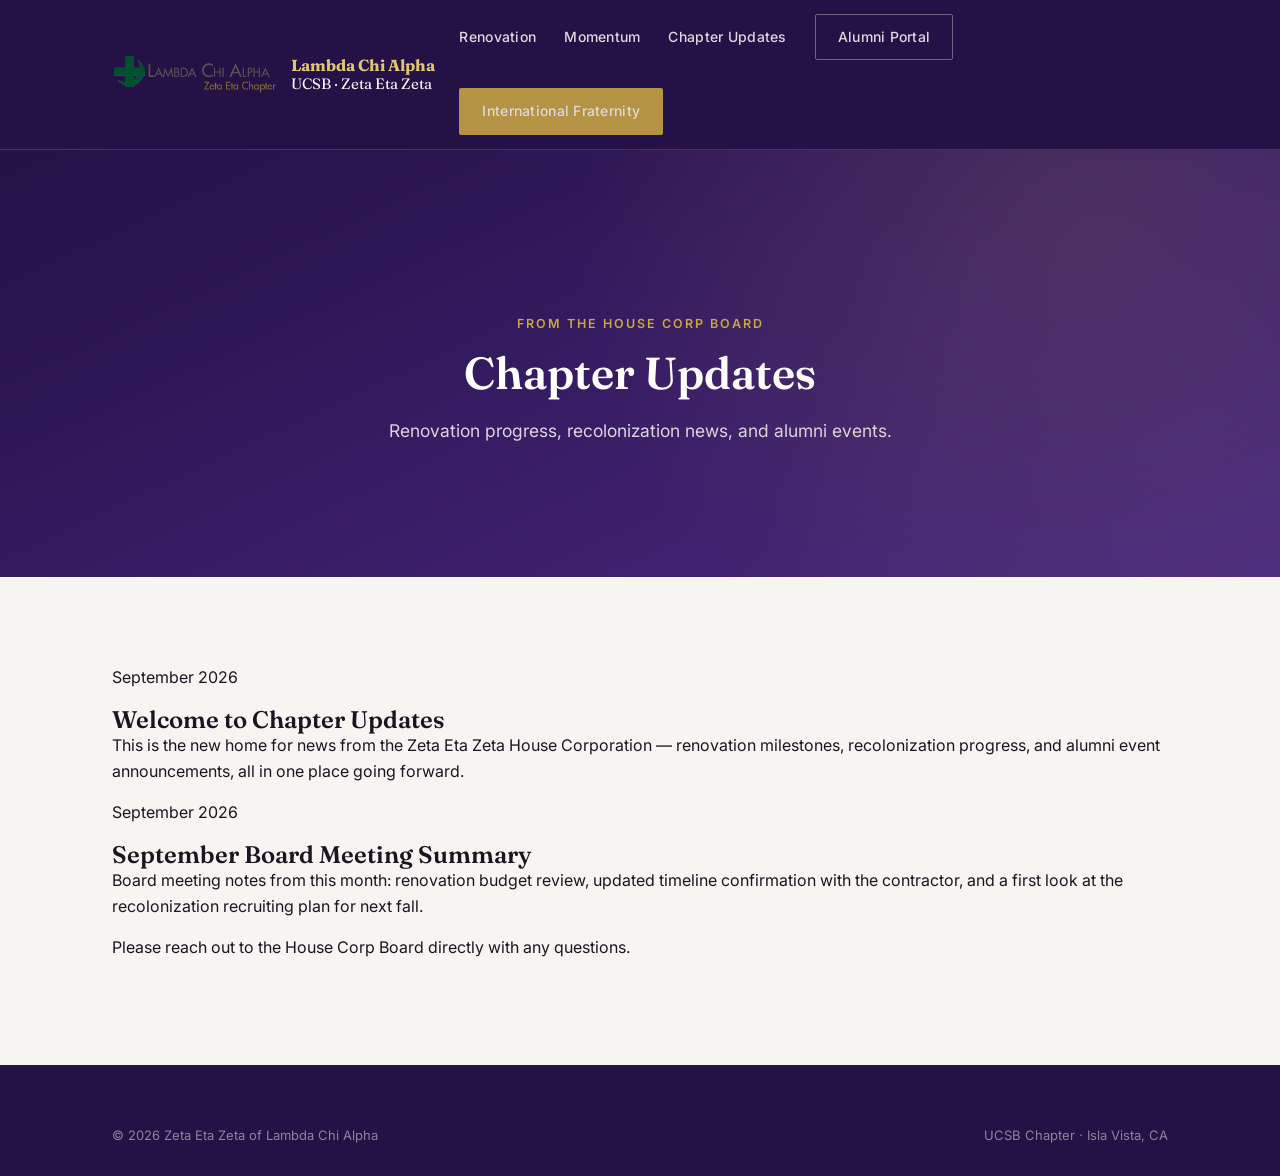
==== blog.html @ 9677c68f "Add files via upload" ====
<!DOCTYPE html>
<html lang="en">
<head>
<meta charset="UTF-8">
<meta name="viewport" content="width=device-width, initial-scale=1.0">
<title>Chapter Updates — UCSB Lambda Chi Alpha</title>
<meta name="description" content="News and updates from the Zeta Eta Zeta House Corporation — renovation progress, recolonization, and alumni events.">
<link rel="preconnect" href="https://fonts.googleapis.com">
<link rel="preconnect" href="https://fonts.gstatic.com" crossorigin>
<link href="https://fonts.googleapis.com/css2?family=Fraunces:opsz,wght@9..144,500;9..144,600;9..144,700&family=Inter:wght@400;500;600;700&display=swap" rel="stylesheet">
<link rel="stylesheet" href="assets/style.css">
</head>
<body>

<a class="skip-link" href="#main">Skip to content</a>

<header class="site-header">
  <div class="wrap">
    <a class="brand" href="/">
      <img src="assets/logo.png" alt="Zeta Eta Zeta of Lambda Chi Alpha crest">
      <span class="brand-text"><strong>Lambda Chi Alpha</strong>UCSB · Zeta Eta Zeta</span>
    </a>
    <button class="nav-toggle" aria-label="Toggle menu" aria-expanded="false">☰</button>
    <nav class="nav">
      <a href="index.html#renovation">Renovation</a>
      <a href="index.html#momentum">Momentum</a>
      <a href="blog.html">Chapter Updates</a>
      <a href="portal.html" class="btn btn-outline">Alumni Portal</a>
      <a href="https://www.lambdachi.org/" class="btn btn-gold" target="_blank" rel="noopener">International Fraternity</a>
    </nav>
  </div>
</header>

<main id="main">

  <section class="hero" style="padding-bottom:56px;">
    <div class="wrap" style="grid-template-columns:1fr; text-align:center;">
      <div>
        <p class="eyebrow">From the House Corp Board</p>
        <h1 style="font-size:clamp(2rem,4vw,2.8rem);">Chapter Updates</h1>
        <p class="lead" style="margin:16px auto 0;">Renovation progress, recolonization news, and alumni events.</p>
      </div>
    </div>
  </section>

  <section>
    <div class="wrap">
      <div class="blog-feed">

        <article class="post-card">
          <p class="post-date">September 2026</p>
          <h2>Welcome to Chapter Updates</h2>
          <div class="post-body">
            <p>This is the new home for news from the Zeta Eta Zeta House Corporation — renovation milestones, recolonization progress, and alumni event announcements, all in one place going forward.</p>
          </div>
        </article>

        <article class="post-card">
          <p class="post-date">September 2026</p>
          <h2>September Board Meeting Summary</h2>
          <div class="post-body">
            <p>Board meeting notes from this month: renovation budget review, updated timeline confirmation with the contractor, and a first look at the recolonization recruiting plan for next fall.</p>
            <p>Please reach out to the House Corp Board directly with any questions.</p>
          </div>
        </article>

      </div>
    </div>
  </section>

</main>

<footer class="site-footer">
  <div class="wrap">
    <div class="footer-bottom" style="border-top:none; padding-top:0;">
      <span>&copy; <span id="year">2026</span> Zeta Eta Zeta of Lambda Chi Alpha</span>
      <span>UCSB Chapter · Isla Vista, CA</span>
    </div>
  </div>
</footer>

<script src="assets/main.js"></script>
</body>
</html>
---- assets/style.css ----
/* ============================================================
   UCSB Lambda Chi Alpha — Zeta Eta Zeta
   Design tokens
   ============================================================ */
:root {
  --purple-deep: #3B1F6B;
  --purple-ink: #241145;
  --gold: #C9A544;
  --gold-bright: #E0C670;
  --paper: #F7F5F2;
  --paper-dim: #EFEBE3;
  --ink: #1A1621;
  --stone: #6E6478;

  --font-display: 'Fraunces', Georgia, 'Times New Roman', serif;
  --font-body: 'Inter', -apple-system, BlinkMacSystemFont, 'Segoe UI', sans-serif;

  --max: 1120px;
  --radius: 2px;
}

* { box-sizing: border-box; }

html { scroll-behavior: smooth; }

body {
  margin: 0;
  background: var(--paper);
  color: var(--ink);
  font-family: var(--font-body);
  font-size: 16px;
  line-height: 1.6;
  -webkit-font-smoothing: antialiased;
}

img { max-width: 100%; display: block; }

a { color: inherit; }

.wrap {
  max-width: var(--max);
  margin: 0 auto;
  padding: 0 32px;
}

.eyebrow {
  font-family: var(--font-body);
  font-size: 12.5px;
  font-weight: 600;
  letter-spacing: 0.16em;
  text-transform: uppercase;
  color: var(--gold);
}

h1, h2, h3 {
  font-family: var(--font-display);
  font-weight: 600;
  line-height: 1.1;
  margin: 0;
}

p { margin: 0 0 1em; }

/* ---------- Skip link / focus ---------- */
.skip-link {
  position: absolute;
  left: -9999px;
  top: 0;
  background: var(--gold);
  color: var(--purple-ink);
  padding: 12px 20px;
  z-index: 999;
  font-weight: 600;
}
.skip-link:focus { left: 16px; top: 16px; }

:focus-visible {
  outline: 3px solid var(--gold);
  outline-offset: 3px;
}

/* ---------- Header ---------- */
.site-header {
  background: var(--purple-ink);
  border-bottom: 1px solid rgba(201, 165, 68, 0.25);
  position: sticky;
  top: 0;
  z-index: 100;
}

.site-header .wrap {
  display: flex;
  align-items: center;
  justify-content: space-between;
  padding-top: 14px;
  padding-bottom: 14px;
  gap: 24px;
}

.brand {
  display: flex;
  align-items: center;
  gap: 12px;
  text-decoration: none;
  color: var(--paper);
  flex-shrink: 0;
}

.brand img { height: 40px; width: auto; }

.brand-text {
  font-family: var(--font-display);
  font-size: 15px;
  line-height: 1.25;
}
.brand-text strong { display: block; font-size: 16px; color: var(--gold-bright); }

.nav {
  display: flex;
  align-items: center;
  gap: 28px;
  flex-wrap: wrap;
}

.nav a {
  color: var(--paper);
  text-decoration: none;
  font-size: 14px;
  font-weight: 500;
  letter-spacing: 0.02em;
  opacity: 0.88;
  transition: opacity 0.15s, color 0.15s;
}
.nav a:hover { opacity: 1; color: var(--gold-bright); }

.btn {
  display: inline-block;
  font-family: var(--font-body);
  font-weight: 600;
  font-size: 14px;
  letter-spacing: 0.02em;
  padding: 11px 22px;
  border-radius: var(--radius);
  text-decoration: none;
  border: 1.5px solid transparent;
  cursor: pointer;
  transition: transform 0.15s ease, background 0.15s ease, border-color 0.15s ease;
}
.btn:hover { transform: translateY(-1px); }

.btn-gold {
  background: var(--gold);
  color: var(--purple-ink);
}
.btn-gold:hover { background: var(--gold-bright); }

.btn-outline {
  border-color: rgba(247,245,242,0.4);
  color: var(--paper);
}
.btn-outline:hover { border-color: var(--gold-bright); color: var(--gold-bright); }

.nav-toggle {
  display: none;
  background: none;
  border: none;
  color: var(--paper);
  font-size: 26px;
  cursor: pointer;
}

/* ---------- Hero ---------- */
.hero {
  background: linear-gradient(155deg, var(--purple-ink) 0%, var(--purple-deep) 62%, #4a2a82 100%);
  color: var(--paper);
  position: relative;
  overflow: hidden;
}

.hero::after {
  content: "";
  position: absolute;
  inset: 0;
  background-image: radial-gradient(circle at 85% 20%, rgba(201,165,68,0.14), transparent 45%);
  pointer-events: none;
}

.hero .wrap {
  display: grid;
  grid-template-columns: 1.05fr 0.95fr;
  gap: 56px;
  align-items: center;
  padding-top: 76px;
  padding-bottom: 76px;
  position: relative;
}

.hero h1 {
  font-size: clamp(2.1rem, 4vw, 3.1rem);
  margin: 14px 0 20px;
  color: #fff;
}

.hero h1 em {
  font-style: normal;
  color: var(--gold-bright);
}

.hero p.lead {
  font-size: 17.5px;
  color: rgba(247,245,242,0.86);
  max-width: 46ch;
  margin-bottom: 30px;
}

.hero-actions {
  display: flex;
  gap: 14px;
  flex-wrap: wrap;
}

.hero-figure {
  position: relative;
  border: 1px solid rgba(201,165,68,0.35);
  border-radius: var(--radius);
  overflow: hidden;
  box-shadow: 0 30px 60px -20px rgba(0,0,0,0.55);
}

.hero-figure img { width: 100%; height: 100%; object-fit: cover; aspect-ratio: 4/3; }

.hero-figure figcaption {
  position: absolute;
  bottom: 0; left: 0; right: 0;
  background: linear-gradient(0deg, rgba(36,17,69,0.92), transparent);
  color: var(--paper);
  font-size: 12.5px;
  letter-spacing: 0.05em;
  padding: 30px 18px 14px;
}

/* ---------- Crest divider (signature element) ---------- */
.crest-divider {
  display: flex;
  align-items: center;
  gap: 18px;
  margin: 0 auto 44px;
  max-width: 420px;
}
.crest-divider .line {
  flex: 1;
  height: 1px;
  background: linear-gradient(90deg, transparent, var(--gold), transparent);
}
.crest-divider svg { width: 34px; height: 34px; flex-shrink: 0; }

/* ---------- Sections ---------- */
section { padding: 88px 0; }

.section-head {
  text-align: center;
  max-width: 640px;
  margin: 0 auto 20px;
}

.section-head h2 {
  font-size: clamp(1.7rem, 3vw, 2.3rem);
  margin: 10px 0 16px;
}

.section-head p { color: var(--stone); font-size: 16.5px; }

.section-alt { background: var(--paper-dim); }

.section-dark {
  background: var(--purple-ink);
  color: var(--paper);
}
.section-dark .section-head p { color: rgba(247,245,242,0.72); }
.section-dark .eyebrow { color: var(--gold-bright); }

/* ---------- About / two-col ---------- */
.about-grid {
  display: grid;
  grid-template-columns: 1fr 1fr;
  gap: 60px;
  align-items: start;
}

.about-grid h3 {
  font-size: 1.4rem;
  margin-bottom: 14px;
  color: var(--purple-deep);
}

.about-grid p { color: #3a3442; }

.pull-fact {
  border-left: 3px solid var(--gold);
  padding: 4px 0 4px 22px;
  margin: 26px 0;
}
.pull-fact strong { display: block; font-family: var(--font-display); font-size: 1.5rem; color: var(--purple-deep); }
.pull-fact span { font-size: 13.5px; color: var(--stone); letter-spacing: 0.03em; text-transform: uppercase; }

/* ---------- Leadership event ---------- */
.event-card {
  background: #fff;
  border: 1px solid rgba(59,31,107,0.1);
  border-radius: var(--radius);
  padding: 44px;
  box-shadow: 0 20px 40px -28px rgba(36,17,69,0.25);
}

.event-card blockquote {
  font-family: var(--font-display);
  font-size: 1.2rem;
  color: var(--purple-deep);
  border-left: 3px solid var(--gold);
  margin: 26px 0;
  padding-left: 22px;
  line-height: 1.5;
}

.event-card cite {
  display: block;
  font-style: normal;
  font-size: 13px;
  color: var(--stone);
  margin-top: 8px;
}

.event-meta {
  display: flex;
  gap: 28px;
  flex-wrap: wrap;
  margin-top: 30px;
  padding-top: 26px;
  border-top: 1px solid var(--paper-dim);
  font-size: 14px;
  color: var(--stone);
}
.event-meta strong { color: var(--ink); display: block; font-size: 12.5px; letter-spacing: 0.05em; text-transform: uppercase; margin-bottom: 4px; }

/* ---------- Board grid ---------- */
.board-grid {
  display: grid;
  grid-template-columns: repeat(3, 1fr);
  gap: 28px;
}

.board-card {
  background: #fff;
  border: 1px solid rgba(59,31,107,0.1);
  border-radius: var(--radius);
  padding: 28px;
  transition: transform 0.18s ease, box-shadow 0.18s ease;
}
.board-card:hover {
  transform: translateY(-3px);
  box-shadow: 0 20px 36px -22px rgba(36,17,69,0.3);
}

.board-card .role {
  font-size: 12px;
  letter-spacing: 0.08em;
  text-transform: uppercase;
  color: var(--gold);
  font-weight: 700;
  margin-bottom: 6px;
}

.board-card h3 { font-size: 1.15rem; color: var(--purple-deep); margin-bottom: 10px; }
.board-card p { font-size: 14.5px; color: var(--stone); margin: 0; }

/* ---------- CTA / recolonization ---------- */
.cta {
  text-align: center;
  padding: 96px 0;
  background: linear-gradient(155deg, var(--purple-deep), var(--purple-ink));
  color: #fff;
  position: relative;
  overflow: hidden;
}
.cta::before {
  content: "";
  position: absolute;
  inset: 0;
  background-image: radial-gradient(circle at 15% 85%, rgba(201,165,68,0.16), transparent 42%);
}
.cta .wrap { position: relative; max-width: 720px; }
.cta h2 { font-size: clamp(1.8rem, 3.4vw, 2.5rem); color: #fff; margin: 12px 0 18px; }
.cta p { color: rgba(247,245,242,0.82); font-size: 17px; margin-bottom: 32px; }

/* ---------- Portal teaser ---------- */
.portal-strip {
  background: var(--gold);
  color: var(--purple-ink);
}
.portal-strip .wrap {
  display: flex;
  align-items: center;
  justify-content: space-between;
  gap: 20px;
  padding-top: 20px;
  padding-bottom: 20px;
  flex-wrap: wrap;
}
.portal-strip strong { font-family: var(--font-display); font-size: 1.05rem; }
.portal-strip span { font-size: 14px; opacity: 0.85; }

/* ---------- Footer ---------- */
footer.site-footer {
  background: var(--purple-ink);
  color: rgba(247,245,242,0.75);
  padding: 60px 0 30px;
  font-size: 14.5px;
}

.footer-grid {
  display: grid;
  grid-template-columns: 1.3fr 1fr 1fr;
  gap: 40px;
  padding-bottom: 40px;
  border-bottom: 1px solid rgba(247,245,242,0.12);
}

.footer-grid h4 {
  font-family: var(--font-body);
  font-size: 12.5px;
  letter-spacing: 0.1em;
  text-transform: uppercase;
  color: var(--gold-bright);
  margin: 0 0 16px;
}

.footer-grid a {
  display: block;
  color: rgba(247,245,242,0.75);
  text-decoration: none;
  margin-bottom: 10px;
}
.footer-grid a:hover { color: var(--gold-bright); }

.footer-brand { display: flex; align-items: center; gap: 12px; margin-bottom: 14px; }
.footer-brand img { height: 34px; }
.footer-brand strong { font-family: var(--font-display); color: #fff; font-size: 15px; }

.footer-bottom {
  display: flex;
  justify-content: space-between;
  align-items: center;
  padding-top: 24px;
  flex-wrap: wrap;
  gap: 12px;
  font-size: 13px;
  color: rgba(247,245,242,0.5);
}

/* ---------- Responsive ---------- */
@media (max-width: 880px) {
  .hero .wrap { grid-template-columns: 1fr; padding-top: 48px; padding-bottom: 48px; }
  .hero-figure { order: -1; }
  .about-grid { grid-template-columns: 1fr; gap: 36px; }
  .board-grid { grid-template-columns: 1fr 1fr; }
  .footer-grid { grid-template-columns: 1fr; gap: 30px; }
  section { padding: 60px 0; }

  .nav-toggle { display: block; }
  .nav {
    display: none;
    position: absolute;
    top: 100%; left: 0; right: 0;
    background: var(--purple-ink);
    flex-direction: column;
    align-items: flex-start;
    padding: 20px 32px 28px;
    border-bottom: 1px solid rgba(201,165,68,0.25);
    gap: 18px;
  }
  .nav.open { display: flex; }
}

@media (max-width: 560px) {
  .board-grid { grid-template-columns: 1fr; }
  .event-card { padding: 28px; }
  .wrap { padding: 0 20px; }
}

@media (prefers-reduced-motion: reduce) {
  html { scroll-behavior: auto; }
  * { transition: none !important; }
}

/* ---------- Newsletter signup (MailerLite embed reskin) ---------- */
#mlb2-46054539.ml-form-embedContainer {
  box-sizing: border-box;
  display: block;
  margin: 0 auto;
  width: 100% !important;
}
#mlb2-46054539.ml-form-embedContainer .ml-form-embedWrapper {
  background: #fff;
  border: 1px solid rgba(59,31,107,0.1);
  border-radius: var(--radius);
  box-shadow: 0 20px 40px -28px rgba(36,17,69,0.25);
  width: 100% !important;
  max-width: 560px !important;
  margin: 0 auto;
  padding: 0;
}
#mlb2-46054539.ml-form-embedContainer .ml-form-embedBody {
  padding: 40px 40px 30px !important;
}
#mlb2-46054539.ml-form-embedContainer .ml-form-embedContent h4 {
  font-family: var(--font-display) !important;
  font-size: 1.5rem !important;
  font-weight: 600 !important;
  color: var(--purple-deep) !important;
}
#mlb2-46054539.ml-form-embedContainer .ml-form-embedContent p {
  font-family: var(--font-body) !important;
  color: var(--stone) !important;
  font-size: 15px !important;
}
#mlb2-46054539.ml-form-embedContainer .ml-field-group label {
  font-family: var(--font-body) !important;
  color: var(--ink) !important;
  font-size: 13px !important;
  font-weight: 600 !important;
  text-transform: uppercase;
  letter-spacing: 0.04em;
}
#mlb2-46054539.ml-form-embedContainer .ml-form-fieldRow input {
  font-family: var(--font-body) !important;
  border: 1.5px solid #e2ddea !important;
  border-radius: var(--radius) !important;
  padding: 11px 12px !important;
  font-size: 15px !important;
  color: var(--ink) !important;
  transition: border-color 0.15s ease;
}
#mlb2-46054539.ml-form-embedContainer .ml-form-fieldRow input:focus {
  border-color: var(--gold) !important;
  outline: none;
}
#mlb2-46054539.ml-form-embedContainer .ml-form-checkboxRow .label-description p {
  font-family: var(--font-body) !important;
  color: var(--stone) !important;
  font-size: 13px !important;
}
#mlb2-46054539.ml-form-embedContainer .ml-form-checkboxRow input[type="checkbox"]:checked ~ .label-description::before {
  border-color: var(--gold) !important;
  background-color: var(--gold) !important;
}
#mlb2-46054539.ml-form-embedContainer .ml-form-embedSubmit button {
  background: var(--gold) !important;
  border: none !important;
  border-radius: var(--radius) !important;
  font-family: var(--font-body) !important;
  font-weight: 600 !important;
  font-size: 14px !important;
  letter-spacing: 0.02em;
  color: var(--purple-ink) !important;
  padding: 13px !important;
  transition: background 0.15s ease, transform 0.15s ease;
}
#mlb2-46054539.ml-form-embedContainer .ml-form-embedSubmit button:hover {
  background: var(--gold-bright) !important;
  transform: translateY(-1px);
}
#mlb2-46054539.ml-form-embedContainer .ml-form-successContent h4 {
  font-family: var(--font-display) !important;
  color: var(--purple-deep) !important;
}

.newsletter-section {
  background: var(--paper-dim);
  padding: 88px 0;
}
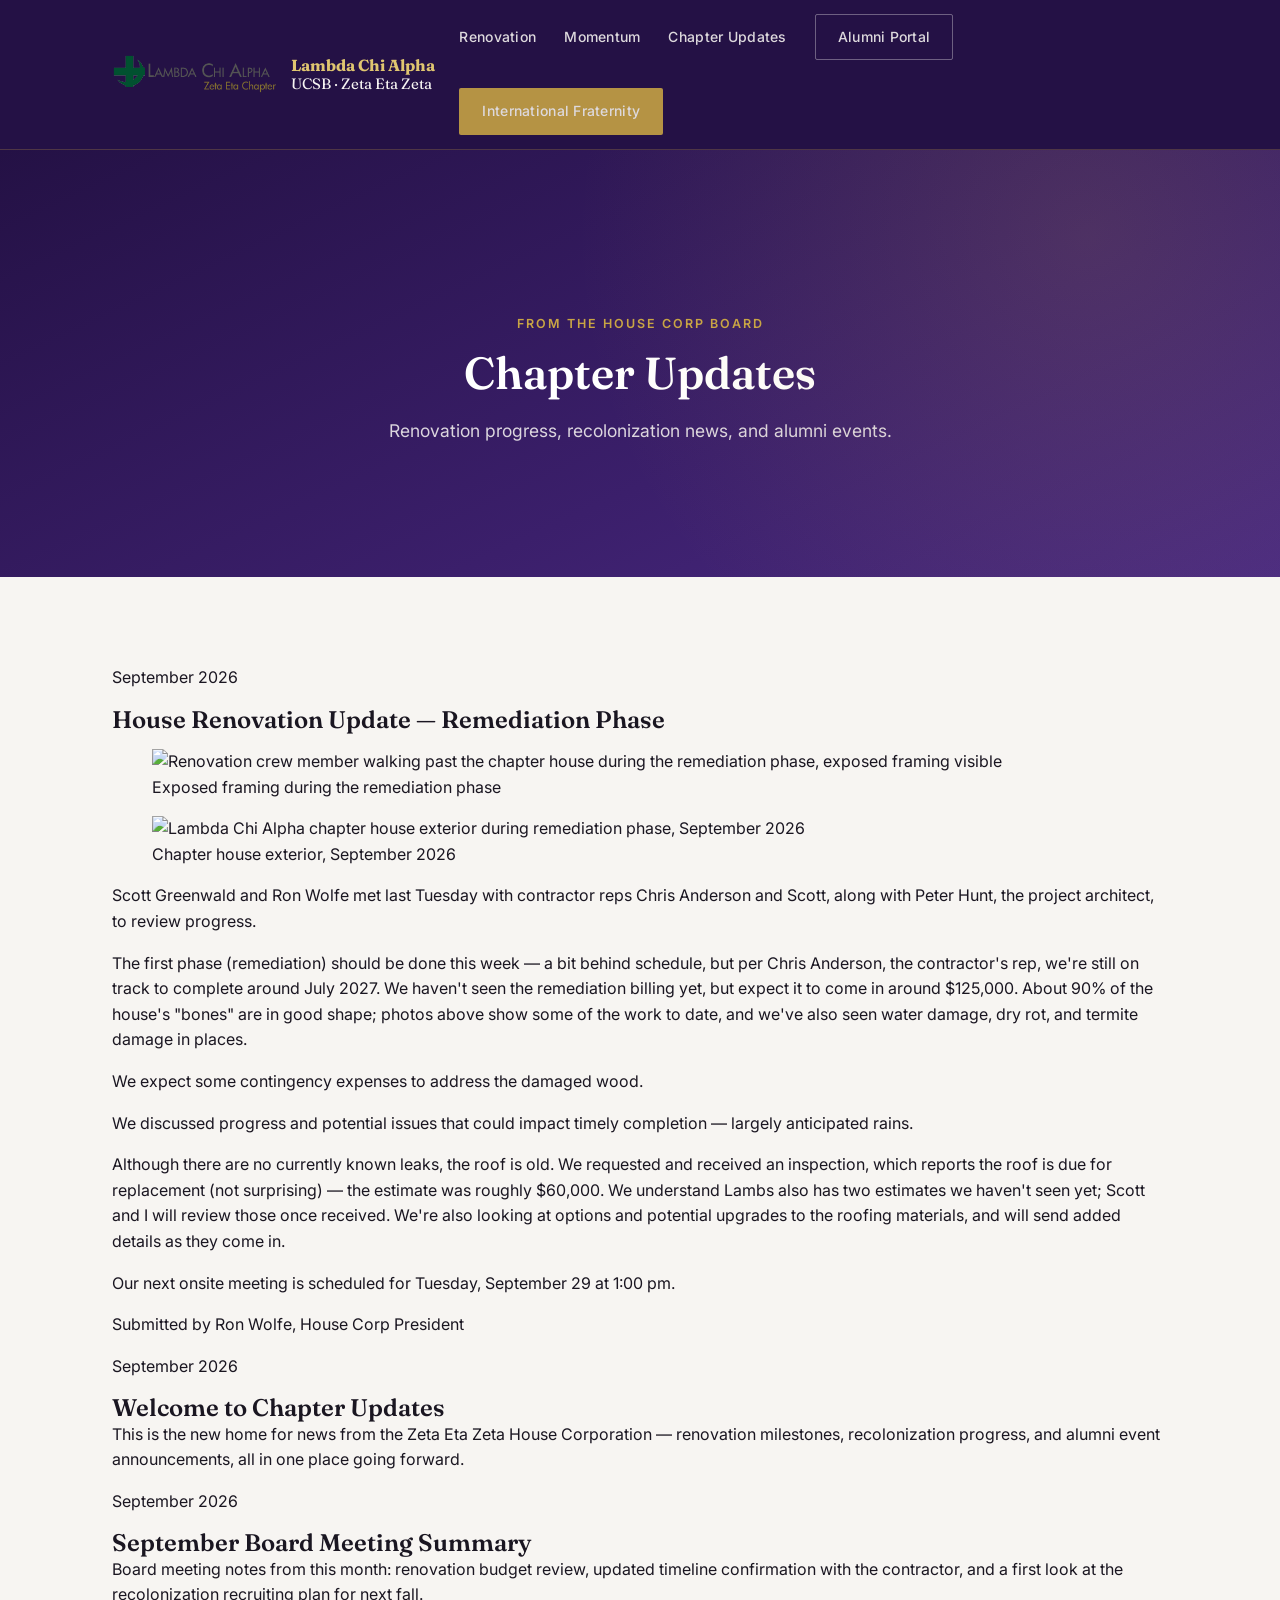
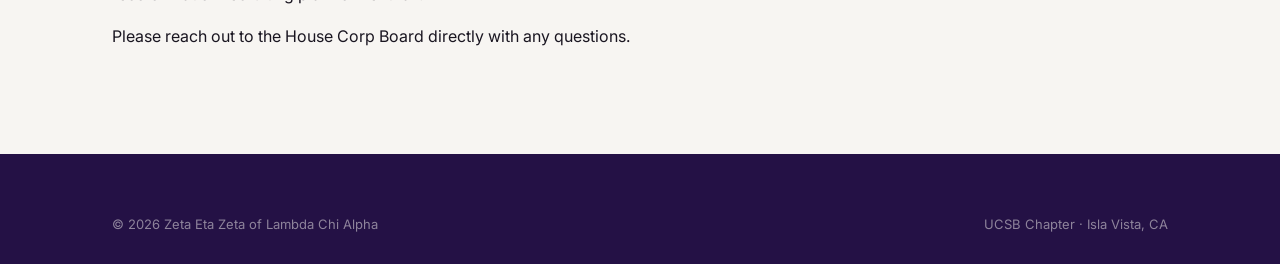
==== commit 4fe94fcf: "Add files via upload" ====
--- a/blog.html
+++ b/blog.html
@@ -49,6 +49,30 @@
 
         <article class="post-card">
           <p class="post-date">September 2026</p>
+          <h2>House Renovation Update — Remediation Phase</h2>
+          <div class="post-images">
+            <figure>
+              <img src="assets/remediation.jpg" alt="Renovation crew member walking past the chapter house during the remediation phase, exposed framing visible">
+              <figcaption>Exposed framing during the remediation phase</figcaption>
+            </figure>
+            <figure>
+              <img src="assets/remediation-2.jpg" alt="Lambda Chi Alpha chapter house exterior during remediation phase, September 2026">
+              <figcaption>Chapter house exterior, September 2026</figcaption>
+            </figure>
+          </div>
+          <div class="post-body">
+            <p>Scott Greenwald and Ron Wolfe met last Tuesday with contractor reps Chris Anderson and Scott, along with Peter Hunt, the project architect, to review progress.</p>
+            <p>The first phase (remediation) should be done this week — a bit behind schedule, but per Chris Anderson, the contractor's rep, we're still on track to complete around July 2027. We haven't seen the remediation billing yet, but expect it to come in around $125,000. About 90% of the house's "bones" are in good shape; photos above show some of the work to date, and we've also seen water damage, dry rot, and termite damage in places.</p>
+            <p>We expect some contingency expenses to address the damaged wood.</p>
+            <p>We discussed progress and potential issues that could impact timely completion — largely anticipated rains.</p>
+            <p>Although there are no currently known leaks, the roof is old. We requested and received an inspection, which reports the roof is due for replacement (not surprising) — the estimate was roughly $60,000. We understand Lambs also has two estimates we haven't seen yet; Scott and I will review those once received. We're also looking at options and potential upgrades to the roofing materials, and will send added details as they come in.</p>
+            <p>Our next onsite meeting is scheduled for Tuesday, September 29 at 1:00 pm.</p>
+          </div>
+          <p class="post-signature">Submitted by Ron Wolfe, House Corp President</p>
+        </article>
+
+        <article class="post-card">
+          <p class="post-date">September 2026</p>
           <h2>Welcome to Chapter Updates</h2>
           <div class="post-body">
             <p>This is the new home for news from the Zeta Eta Zeta House Corporation — renovation milestones, recolonization progress, and alumni event announcements, all in one place going forward.</p>
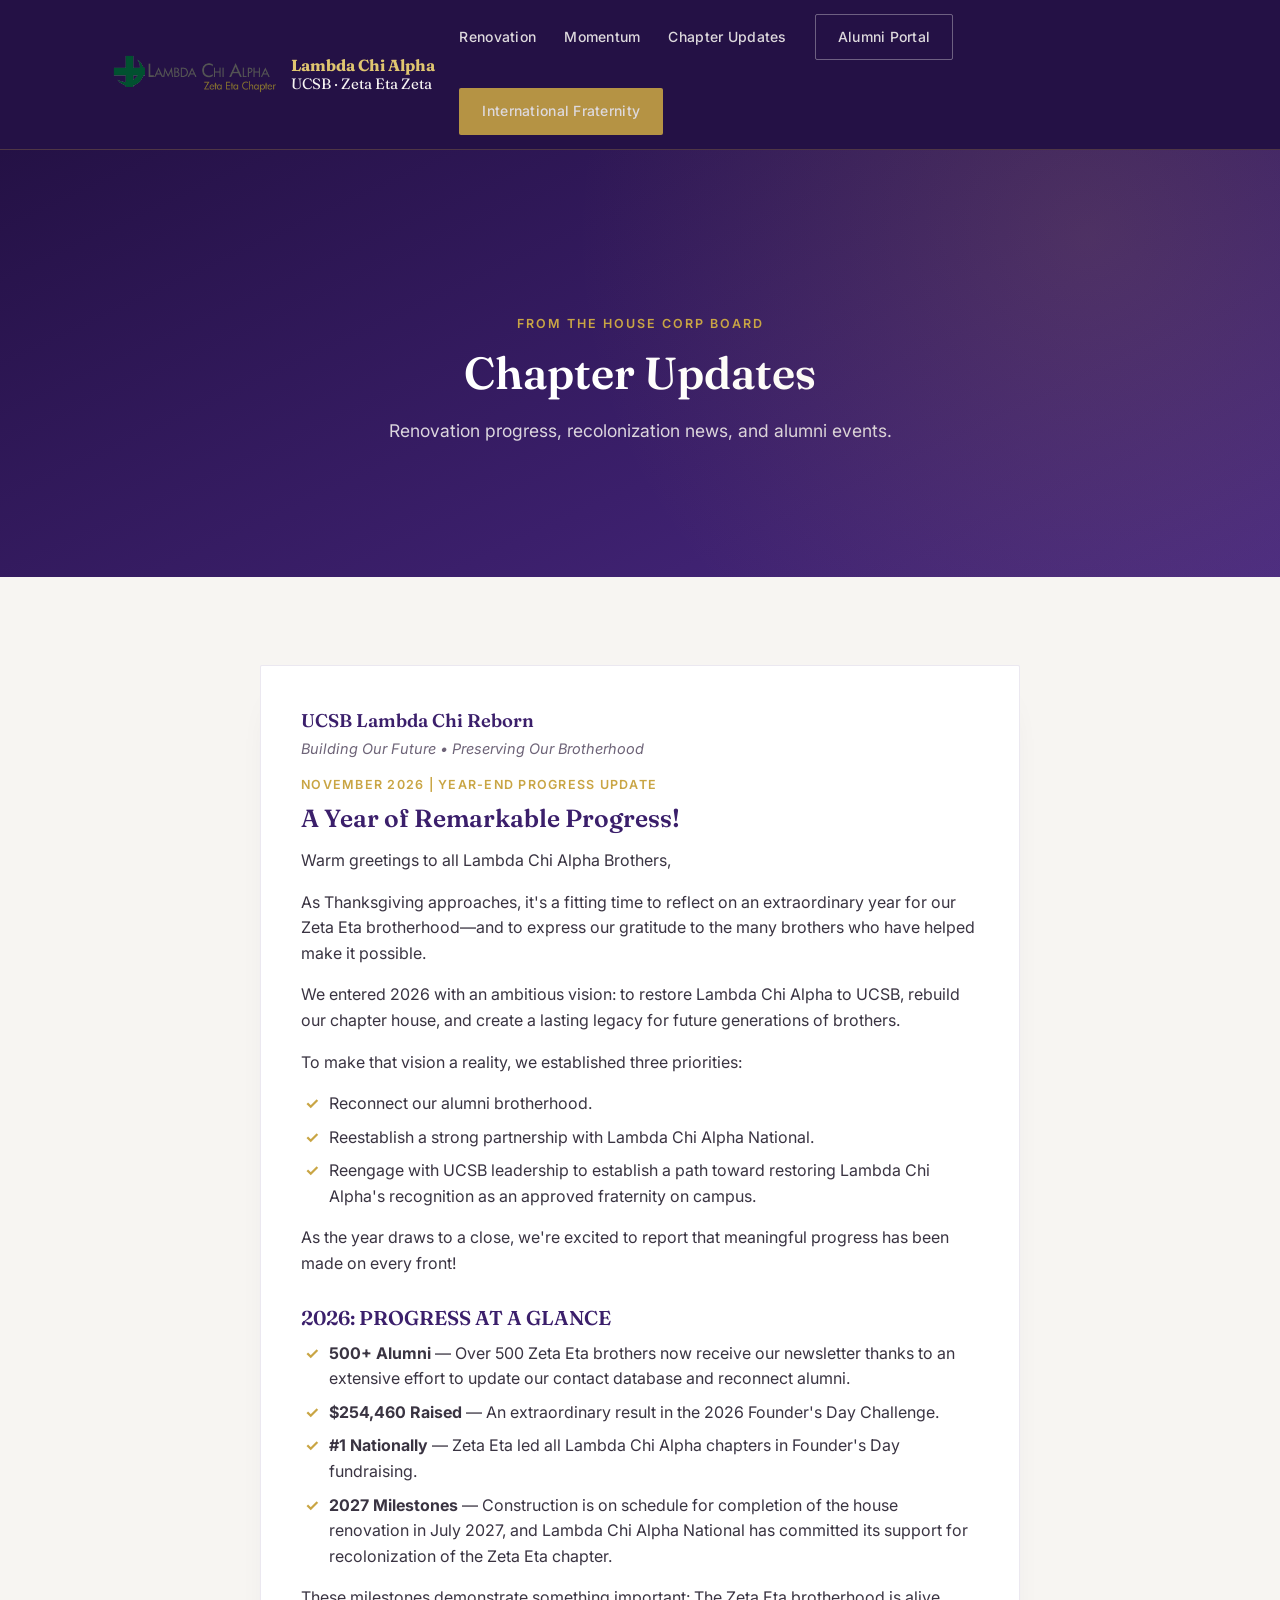
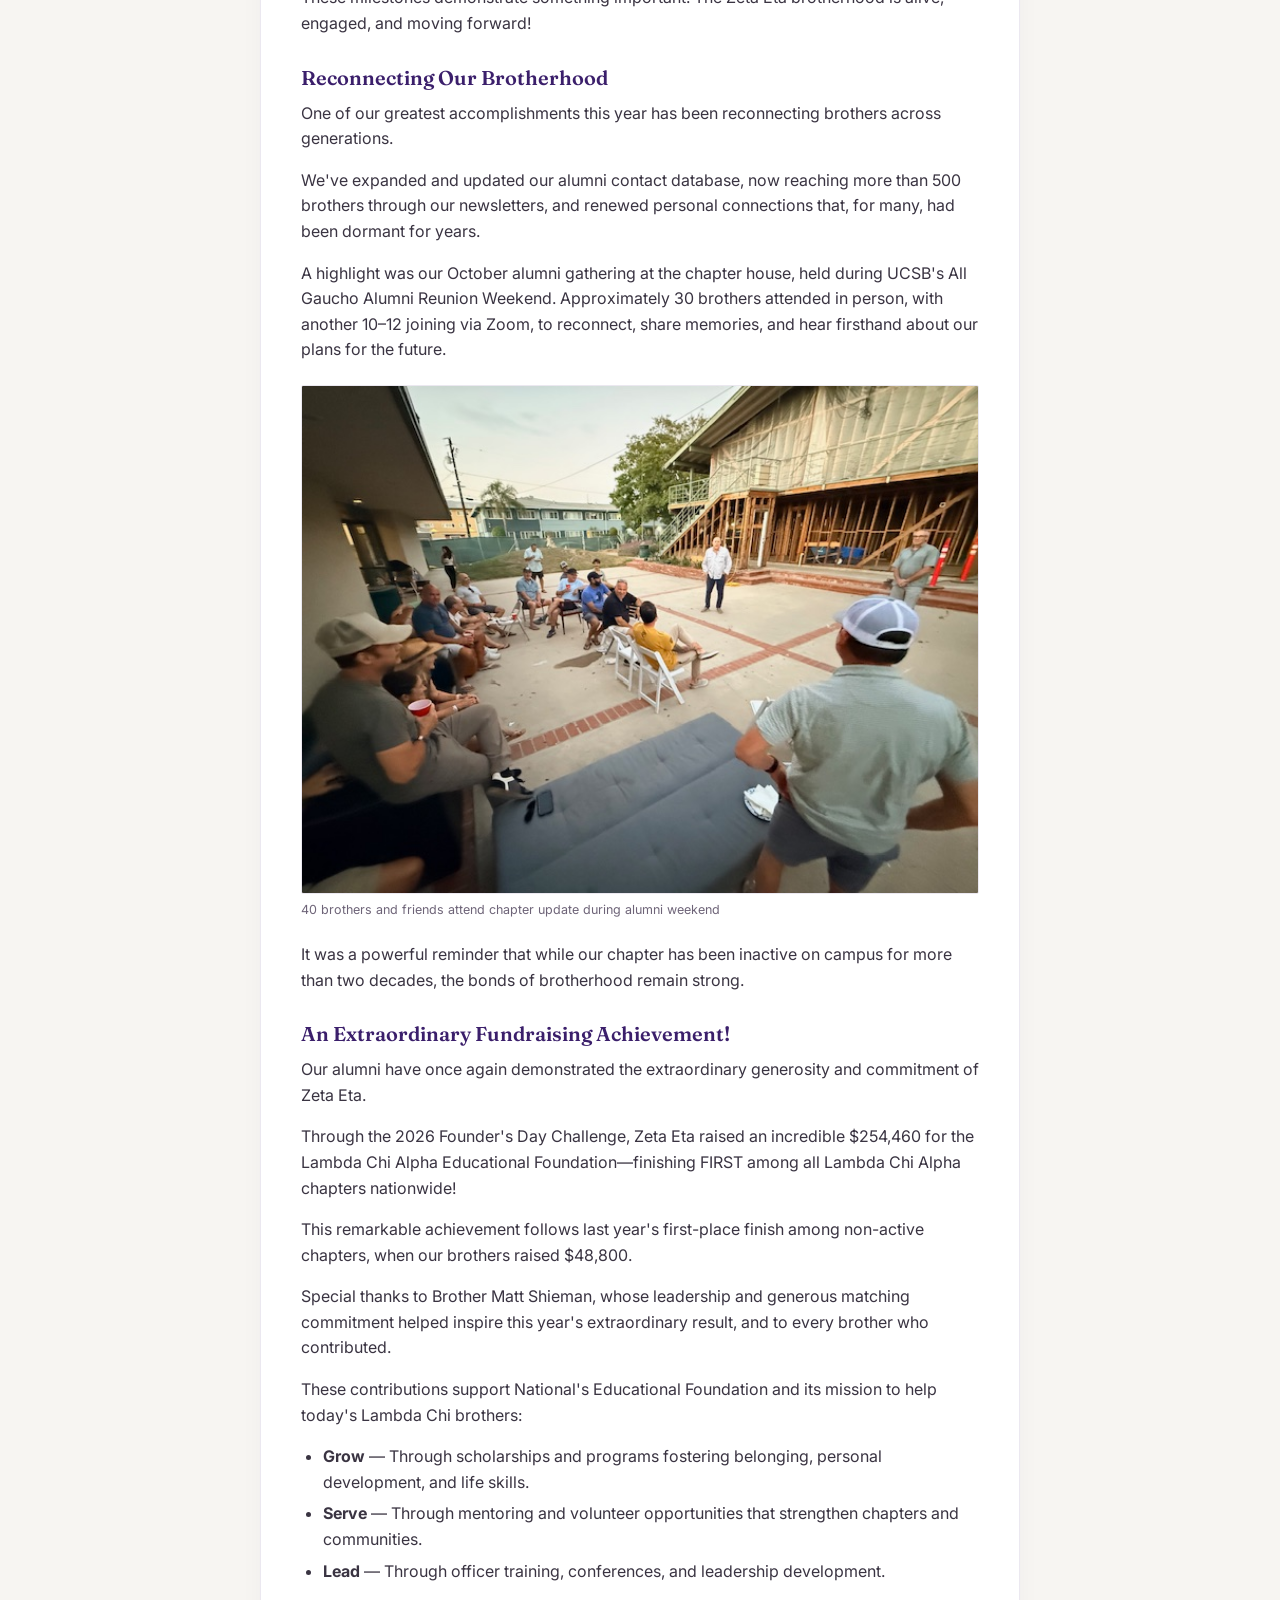
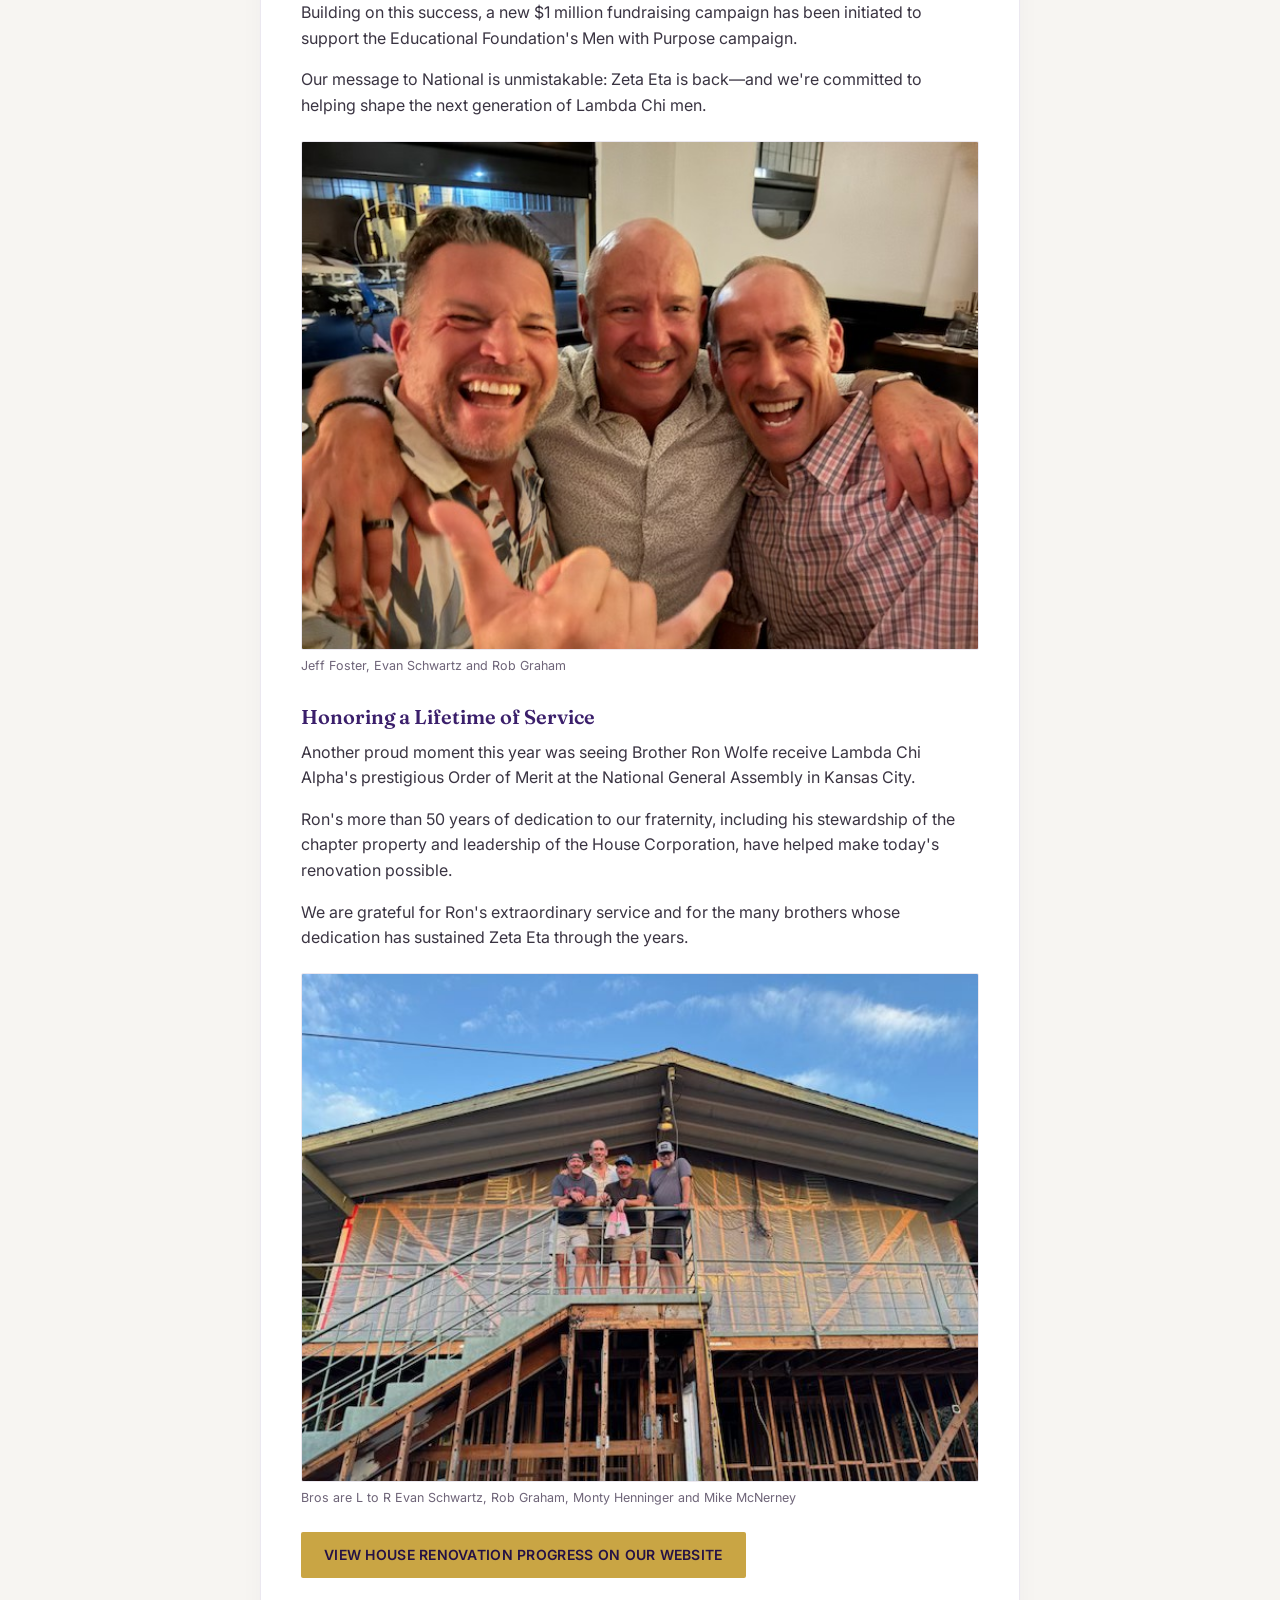
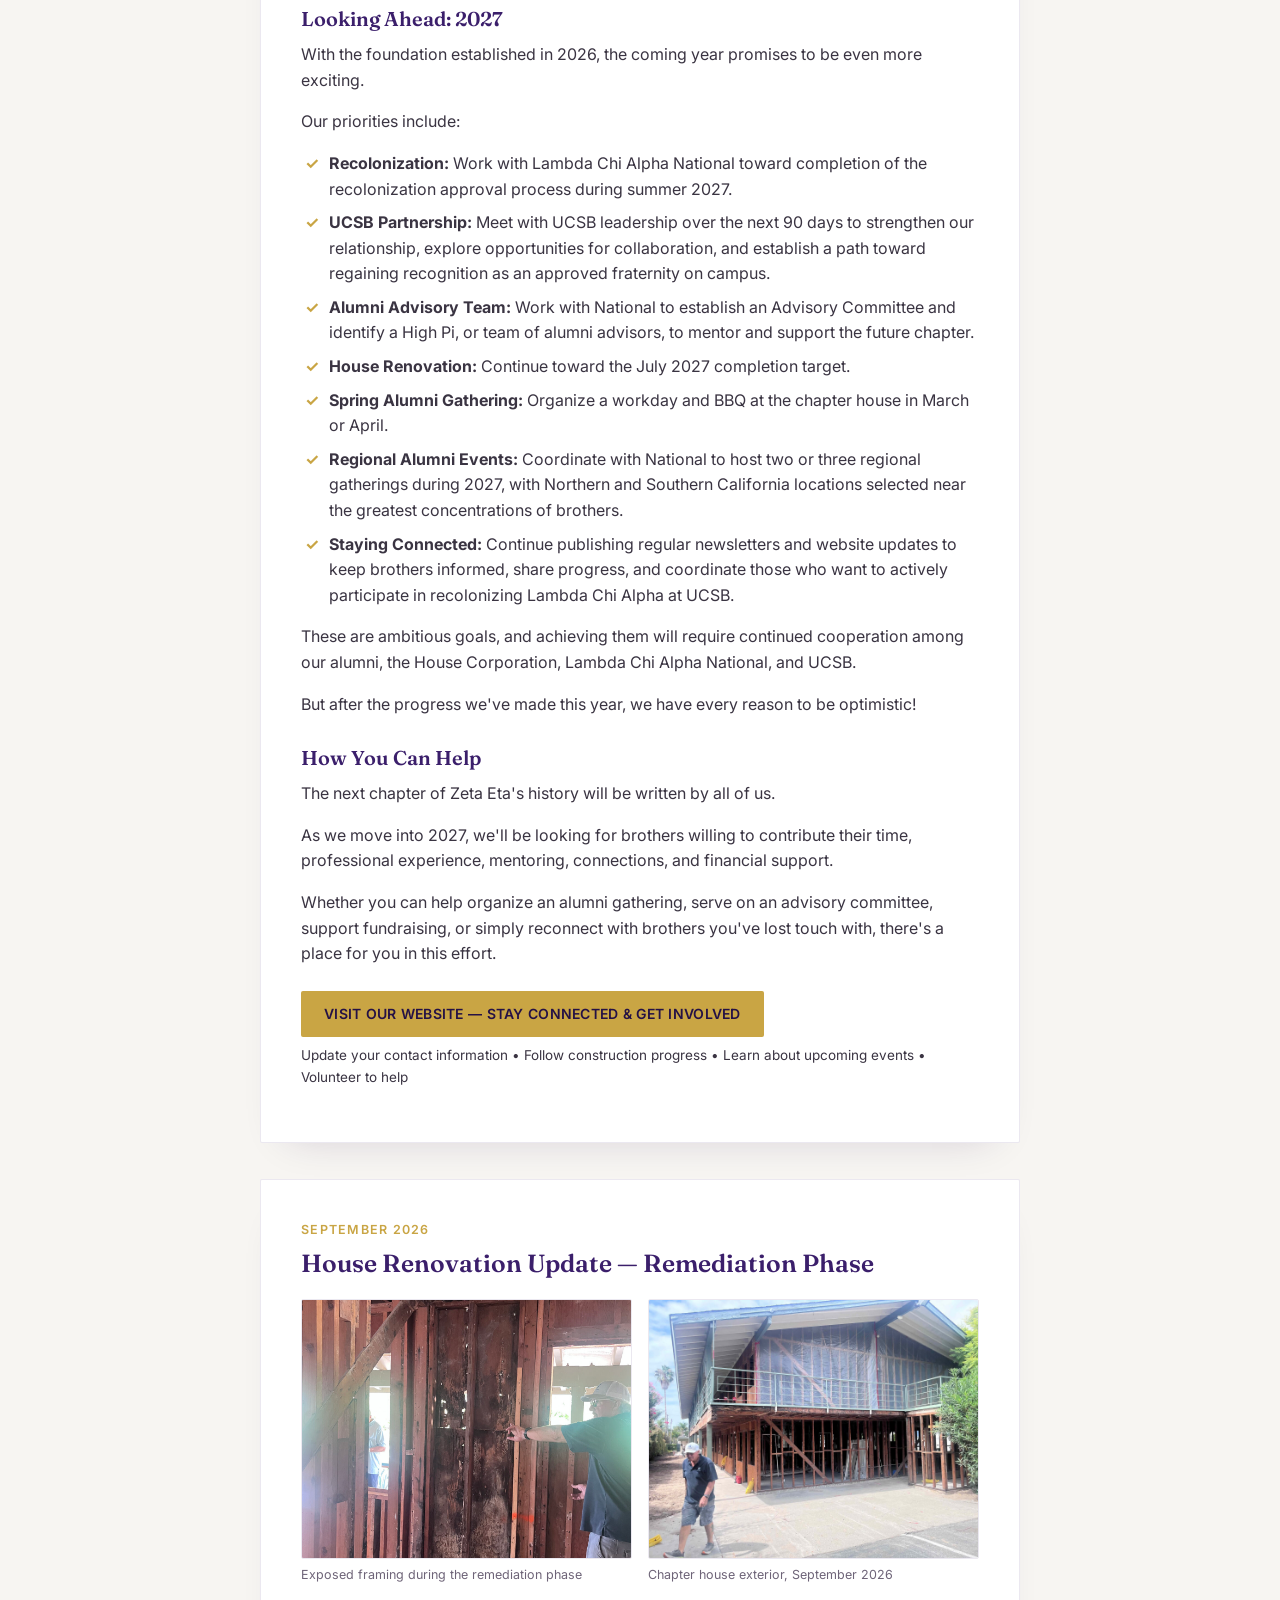
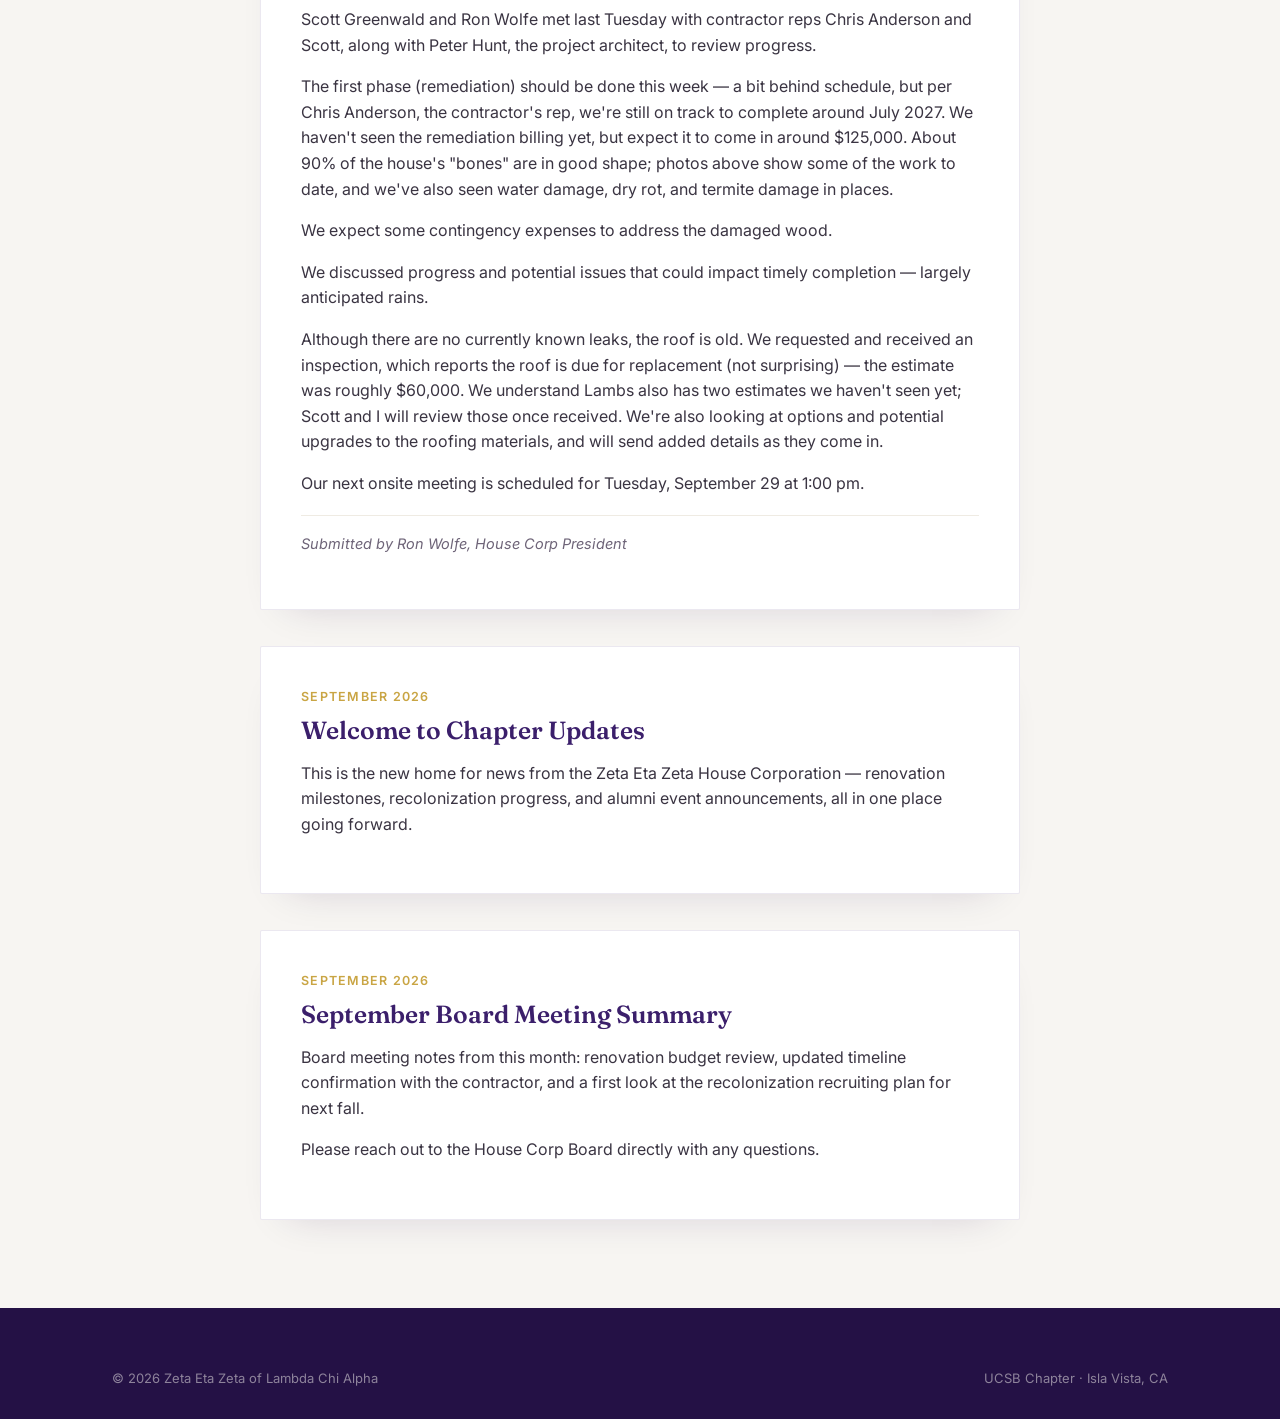
==== commit 261a6bef: "Add November 2026 year-end progress update with alumni weekend photos" ====
--- a/blog.html
+++ b/blog.html
@@ -47,7 +47,95 @@
     <div class="wrap">
       <div class="blog-feed">
 
-        <article class="post-card">
+        <article class="post-card" id="november-2026-update">
+          <p class="post-kicker">UCSB Lambda Chi Reborn</p>
+          <p class="post-tagline">Building Our Future &bull; Preserving Our Brotherhood</p>
+          <p class="post-date">November 2026 | Year-End Progress Update</p>
+          <h2>A Year of Remarkable Progress!</h2>
+          <div class="post-body">
+            <p>Warm greetings to all Lambda Chi Alpha Brothers,</p>
+            <p>As Thanksgiving approaches, it's a fitting time to reflect on an extraordinary year for our Zeta Eta brotherhood&mdash;and to express our gratitude to the many brothers who have helped make it possible.</p>
+            <p>We entered 2026 with an ambitious vision: to restore Lambda Chi Alpha to UCSB, rebuild our chapter house, and create a lasting legacy for future generations of brothers.</p>
+            <p>To make that vision a reality, we established three priorities:</p>
+            <ul class="check-list">
+              <li>Reconnect our alumni brotherhood.</li>
+              <li>Reestablish a strong partnership with Lambda Chi Alpha National.</li>
+              <li>Reengage with UCSB leadership to establish a path toward restoring Lambda Chi Alpha's recognition as an approved fraternity on campus.</li>
+            </ul>
+            <p>As the year draws to a close, we're excited to report that meaningful progress has been made on every front!</p>
+
+            <h3>2026: PROGRESS AT A GLANCE</h3>
+            <ul class="check-list">
+              <li><strong>500+ Alumni</strong> &mdash; Over 500 Zeta Eta brothers now receive our newsletter thanks to an extensive effort to update our contact database and reconnect alumni.</li>
+              <li><strong>$254,460 Raised</strong> &mdash; An extraordinary result in the 2026 Founder's Day Challenge.</li>
+              <li><strong>#1 Nationally</strong> &mdash; Zeta Eta led all Lambda Chi Alpha chapters in Founder's Day fundraising.</li>
+              <li><strong>2027 Milestones</strong> &mdash; Construction is on schedule for completion of the house renovation in July 2027, and Lambda Chi Alpha National has committed its support for recolonization of the Zeta Eta chapter.</li>
+            </ul>
+            <p>These milestones demonstrate something important: The Zeta Eta brotherhood is alive, engaged, and moving forward!</p>
+
+            <h3>Reconnecting Our Brotherhood</h3>
+            <p>One of our greatest accomplishments this year has been reconnecting brothers across generations.</p>
+            <p>We've expanded and updated our alumni contact database, now reaching more than 500 brothers through our newsletters, and renewed personal connections that, for many, had been dormant for years.</p>
+            <p>A highlight was our October alumni gathering at the chapter house, held during UCSB's All Gaucho Alumni Reunion Weekend. Approximately 30 brothers attended in person, with another 10&ndash;12 joining via Zoom, to reconnect, share memories, and hear firsthand about our plans for the future.</p>
+            <figure class="post-figure">
+              <img src="assets/2026-11-alumni-weekend-courtyard.jpg" alt="Brothers and friends gathered in the chapter house courtyard for the chapter update during alumni weekend, October 2026" loading="lazy">
+              <figcaption>40 brothers and friends attend chapter update during alumni weekend</figcaption>
+            </figure>
+            <p>It was a powerful reminder that while our chapter has been inactive on campus for more than two decades, the bonds of brotherhood remain strong.</p>
+
+            <h3>An Extraordinary Fundraising Achievement!</h3>
+            <p>Our alumni have once again demonstrated the extraordinary generosity and commitment of Zeta Eta.</p>
+            <p>Through the 2026 Founder's Day Challenge, Zeta Eta raised an incredible $254,460 for the Lambda Chi Alpha Educational Foundation&mdash;finishing FIRST among all Lambda Chi Alpha chapters nationwide!</p>
+            <p>This remarkable achievement follows last year's first-place finish among non-active chapters, when our brothers raised $48,800.</p>
+            <p>Special thanks to Brother Matt Shieman, whose leadership and generous matching commitment helped inspire this year's extraordinary result, and to every brother who contributed.</p>
+            <p>These contributions support National's Educational Foundation and its mission to help today's Lambda Chi brothers:</p>
+            <ul class="post-list">
+              <li><strong>Grow</strong> &mdash; Through scholarships and programs fostering belonging, personal development, and life skills.</li>
+              <li><strong>Serve</strong> &mdash; Through mentoring and volunteer opportunities that strengthen chapters and communities.</li>
+              <li><strong>Lead</strong> &mdash; Through officer training, conferences, and leadership development.</li>
+            </ul>
+            <p>Building on this success, a new $1 million fundraising campaign has been initiated to support the Educational Foundation's Men with Purpose campaign.</p>
+            <p>Our message to National is unmistakable: Zeta Eta is back&mdash;and we're committed to helping shape the next generation of Lambda Chi men.</p>
+            <figure class="post-figure">
+              <img src="assets/2026-11-alumni-weekend-foster.jpg" alt="Jeff Foster, Evan Schwartz and Rob Graham at the chapter house during alumni weekend" loading="lazy">
+              <figcaption>Jeff Foster, Evan Schwartz and Rob Graham</figcaption>
+            </figure>
+
+            <h3>Honoring a Lifetime of Service</h3>
+            <p>Another proud moment this year was seeing Brother Ron Wolfe receive Lambda Chi Alpha's prestigious Order of Merit at the National General Assembly in Kansas City.</p>
+            <p>Ron's more than 50 years of dedication to our fraternity, including his stewardship of the chapter property and leadership of the House Corporation, have helped make today's renovation possible.</p>
+            <p>We are grateful for Ron's extraordinary service and for the many brothers whose dedication has sustained Zeta Eta through the years.</p>
+            <figure class="post-figure">
+              <img src="assets/2026-11-alumni-weekend-stairs.jpg" alt="Evan Schwartz, Rob Graham, Monty Henninger and Mike McNerney standing on the stairs at the chapter house" loading="lazy">
+              <figcaption>Bros are L to R Evan Schwartz, Rob Graham, Monty Henninger and Mike McNerney</figcaption>
+            </figure>
+            <p class="post-cta"><a class="btn btn-gold" href="blog.html#remediation-update">VIEW HOUSE RENOVATION PROGRESS ON OUR WEBSITE</a></p>
+
+            <h3>Looking Ahead: 2027</h3>
+            <p>With the foundation established in 2026, the coming year promises to be even more exciting.</p>
+            <p>Our priorities include:</p>
+            <ul class="check-list">
+              <li><strong>Recolonization:</strong> Work with Lambda Chi Alpha National toward completion of the recolonization approval process during summer 2027.</li>
+              <li><strong>UCSB Partnership:</strong> Meet with UCSB leadership over the next 90 days to strengthen our relationship, explore opportunities for collaboration, and establish a path toward regaining recognition as an approved fraternity on campus.</li>
+              <li><strong>Alumni Advisory Team:</strong> Work with National to establish an Advisory Committee and identify a High Pi, or team of alumni advisors, to mentor and support the future chapter.</li>
+              <li><strong>House Renovation:</strong> Continue toward the July 2027 completion target.</li>
+              <li><strong>Spring Alumni Gathering:</strong> Organize a workday and BBQ at the chapter house in March or April.</li>
+              <li><strong>Regional Alumni Events:</strong> Coordinate with National to host two or three regional gatherings during 2027, with Northern and Southern California locations selected near the greatest concentrations of brothers.</li>
+              <li><strong>Staying Connected:</strong> Continue publishing regular newsletters and website updates to keep brothers informed, share progress, and coordinate those who want to actively participate in recolonizing Lambda Chi Alpha at UCSB.</li>
+            </ul>
+            <p>These are ambitious goals, and achieving them will require continued cooperation among our alumni, the House Corporation, Lambda Chi Alpha National, and UCSB.</p>
+            <p>But after the progress we've made this year, we have every reason to be optimistic!</p>
+
+            <h3>How You Can Help</h3>
+            <p>The next chapter of Zeta Eta's history will be written by all of us.</p>
+            <p>As we move into 2027, we'll be looking for brothers willing to contribute their time, professional experience, mentoring, connections, and financial support.</p>
+            <p>Whether you can help organize an alumni gathering, serve on an advisory committee, support fundraising, or simply reconnect with brothers you've lost touch with, there's a place for you in this effort.</p>
+            <p class="post-cta"><a class="btn btn-gold" href="index.html#newsletter">VISIT OUR WEBSITE &mdash; STAY CONNECTED &amp; GET INVOLVED</a></p>
+            <p class="post-cta-note">Update your contact information &bull; Follow construction progress &bull; Learn about upcoming events &bull; Volunteer to help</p>
+          </div>
+        </article>
+
+        <article class="post-card" id="remediation-update">
           <p class="post-date">September 2026</p>
           <h2>House Renovation Update — Remediation Phase</h2>
           <div class="post-images">
--- a/assets/style.css
+++ b/assets/style.css
@@ -578,3 +578,126 @@
   background: var(--paper-dim);
   padding: 88px 0;
 }
+
+/* ---------- Blog / feed ---------- */
+.blog-feed {
+  max-width: 760px;
+  margin: 0 auto;
+  display: flex;
+  flex-direction: column;
+  gap: 36px;
+}
+
+.post-card {
+  background: #fff;
+  border: 1px solid rgba(59,31,107,0.1);
+  border-radius: var(--radius);
+  padding: 40px;
+  box-shadow: 0 20px 40px -28px rgba(36,17,69,0.2);
+}
+
+.post-date {
+  font-size: 12.5px;
+  font-weight: 600;
+  letter-spacing: 0.1em;
+  text-transform: uppercase;
+  color: var(--gold);
+  margin-bottom: 10px;
+}
+
+.post-card h2 {
+  font-size: 1.55rem;
+  color: var(--purple-deep);
+  margin-bottom: 16px;
+}
+
+.post-body p { color: #3a3442; }
+
+
+/* ---------- Post image gallery ---------- */
+.post-images {
+  display: grid;
+  grid-template-columns: 1fr 1fr;
+  gap: 16px;
+  margin: 22px 0;
+}
+.post-images figure { margin: 0; }
+.post-images img {
+  width: 100%;
+  height: 260px;
+  object-fit: cover;
+  border-radius: var(--radius);
+  display: block;
+  border: 1px solid rgba(59,31,107,0.1);
+}
+.post-images figcaption {
+  font-size: 12.5px;
+  color: var(--stone);
+  margin-top: 6px;
+}
+.post-signature {
+  font-style: italic;
+  color: var(--stone);
+  font-size: 14.5px;
+  margin-top: 18px;
+  padding-top: 16px;
+  border-top: 1px solid var(--paper-dim);
+}
+@media (max-width: 560px) {
+  .post-images { grid-template-columns: 1fr; }
+}
+
+/* ---------- Long-form update posts ---------- */
+.post-kicker {
+  font-family: var(--font-display);
+  font-size: 1.15rem;
+  font-weight: 600;
+  color: var(--purple-deep);
+  margin-bottom: 2px;
+}
+.post-tagline {
+  font-style: italic;
+  color: var(--stone);
+  font-size: 14.5px;
+  margin-bottom: 14px;
+}
+.post-body h3 {
+  font-size: 1.25rem;
+  color: var(--purple-deep);
+  margin: 30px 0 12px;
+}
+.post-body ul { margin: 0 0 1em; padding-left: 0; color: #3a3442; }
+.post-body ul.post-list { padding-left: 22px; }
+.post-body ul.post-list li { margin-bottom: 6px; }
+.post-body ul.check-list { list-style: none; }
+.post-body ul.check-list li {
+  position: relative;
+  padding-left: 28px;
+  margin-bottom: 8px;
+}
+.post-body ul.check-list li::before {
+  content: "\2713";
+  position: absolute;
+  left: 4px;
+  top: 0;
+  color: var(--gold);
+  font-weight: 700;
+}
+.post-figure { margin: 22px 0; }
+.post-figure img {
+  width: 100%;
+  height: auto;
+  border-radius: var(--radius);
+  border: 1px solid rgba(59,31,107,0.1);
+}
+.post-figure figcaption {
+  font-size: 12.5px;
+  color: var(--stone);
+  margin-top: 6px;
+}
+.post-cta { margin: 24px 0 8px; }
+.post-cta .btn { white-space: normal; text-align: center; }
+.post-cta-note { font-size: 13.5px; color: var(--stone); }
+.hero-update { margin-top: 18px; font-size: 14.5px; }
+.hero-update a { color: var(--gold-bright); font-weight: 600; text-decoration: none; }
+.hero-update a:hover { text-decoration: underline; }
